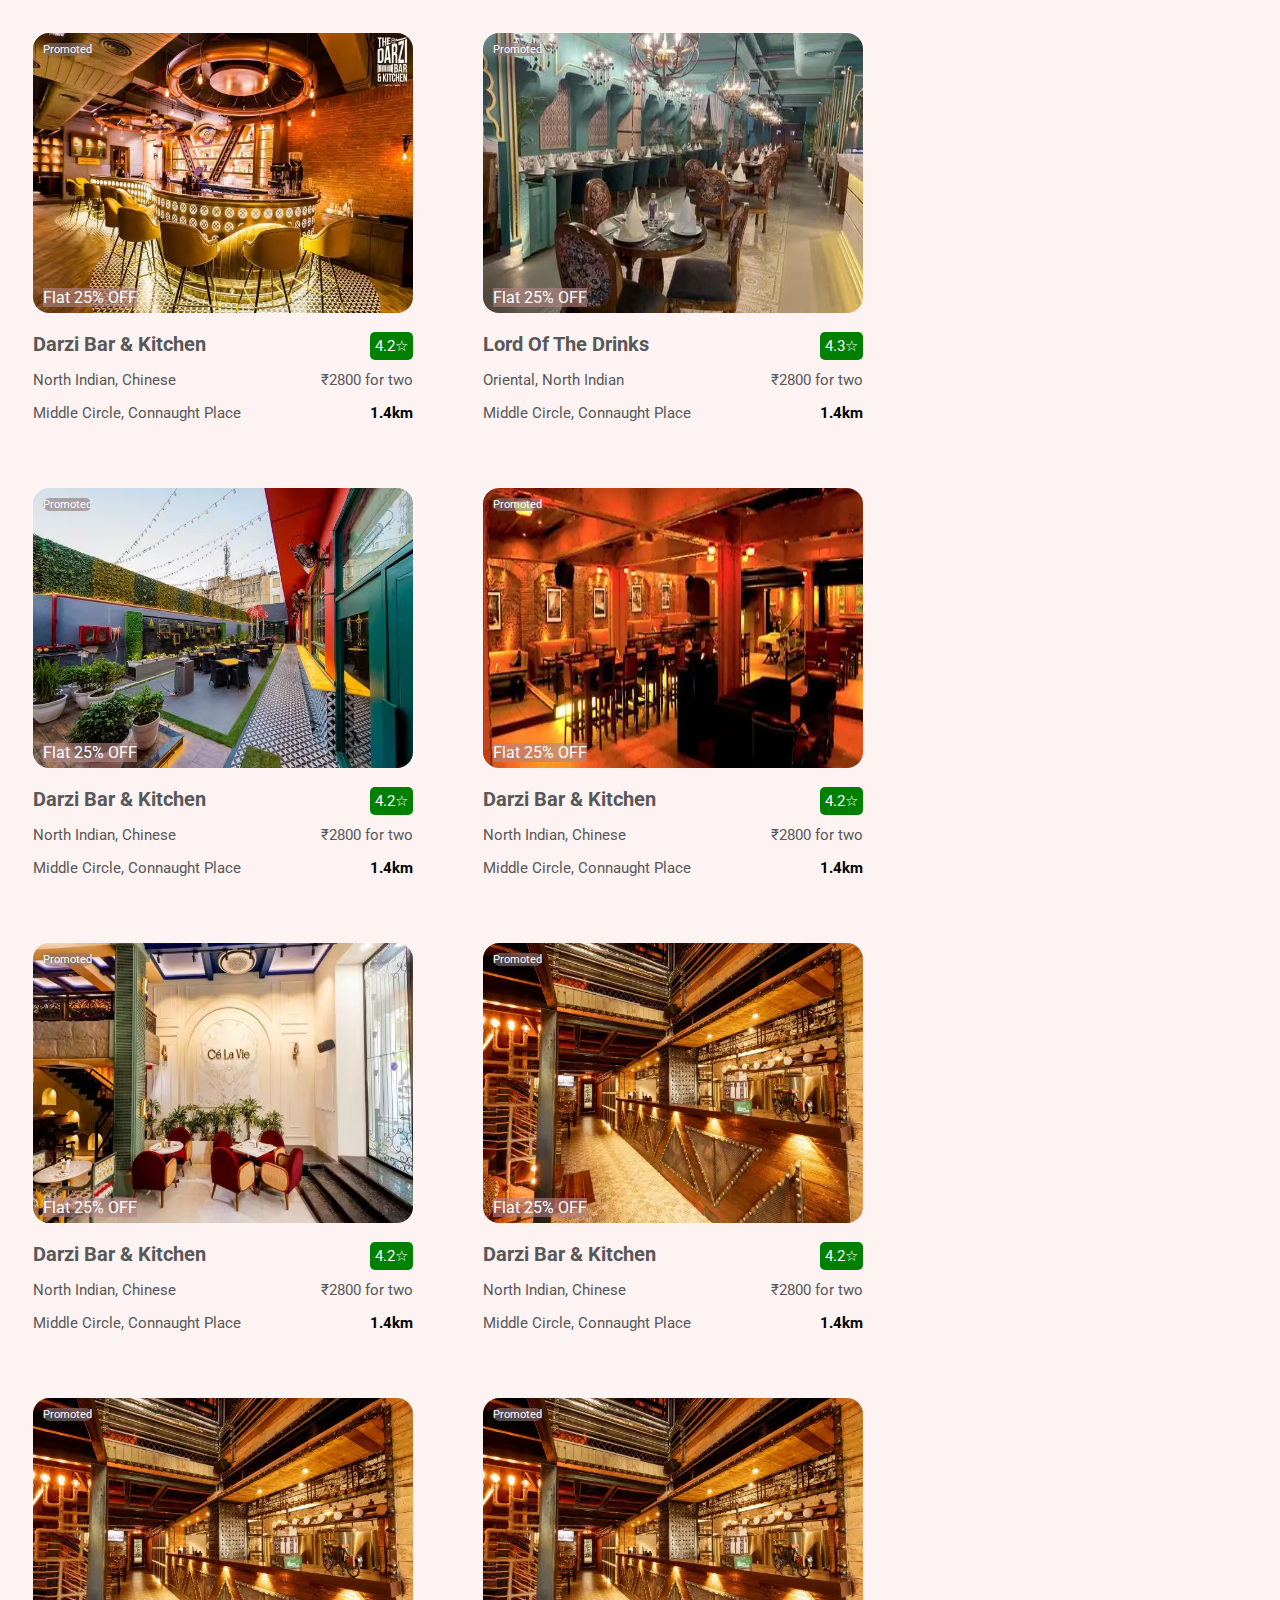
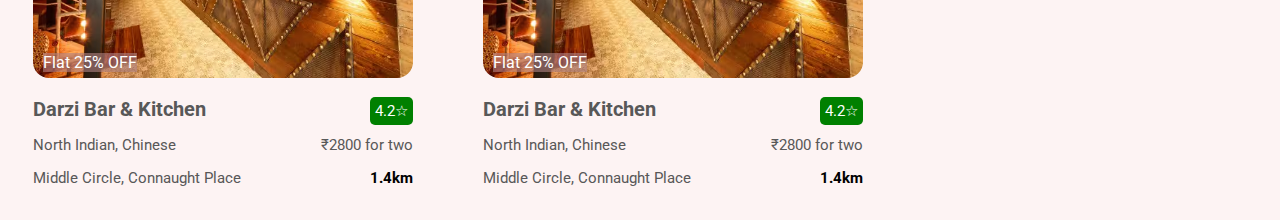
==== 08/zomato card/index.html @ b3eb5204 "card" ====
<!DOCTYPE html>
<html lang="en">
<head>
    <meta charset="UTF-8">
    <meta name="viewport" content="width=device-width, initial-scale=1.0">
    <title>Document</title>
    <link rel="stylesheet" href="style.css">
</head>
<body>
    <div class="container">
        <div class="img">
            <div class="promoted">Promoted</div>
            <img src="./Assests/darzi.avif" alt="Darzi" class="imga">

            <div class="offer">Flat 25% OFF</div>
        </div>
        <div class="resturant">
            <div class="name">Darzi Bar & Kitchen</div>
            <div class="rating">4.2&#x2606;</div>
        </div>
        <div class="dish">
            <div class="dish_name">North Indian, Chinese</div>
            <div class="price">&#8377;2800 for two</div>
        </div>
        <div class="res_address">
            <div class="address">
                Middle Circle, Connaught Place
            </div>
            <div class="distance">
                1.4km
            </div>
        </div>
    </div>
    <div class="container">
        <div class="img">
            <div class="promoted">Promoted</div>
            <img src="./Assests/drinks.avif" alt="Darzi" class="imga">

            <div class="offer">Flat 25% OFF</div>
        </div>
        <div class="resturant">
            <div class="name">Lord Of The Drinks</div>
            <div class="rating">4.3&#x2606;</div>
        </div>
        <div class="dish">
            <div class="dish_name">Oriental, North Indian</div>
            <div class="price">&#8377;2800 for two</div>
        </div>
        <div class="res_address">
            <div class="address">
                Middle Circle, Connaught Place
            </div>
            <div class="distance">
                1.4km
            </div>
        </div>
    </div>
    <div class="container">
        <div class="img">
            <div class="promoted">Promoted</div>
            <img src="./Assests/box.avif" alt="Darzi" class="imga">

            <div class="offer">Flat 25% OFF</div>
        </div>
        <div class="resturant">
            <div class="name">Darzi Bar & Kitchen</div>
            <div class="rating">4.2&#x2606;</div>
        </div>
        <div class="dish">
            <div class="dish_name">North Indian, Chinese</div>
            <div class="price">&#8377;2800 for two</div>
        </div>
        <div class="res_address">
            <div class="address">
                Middle Circle, Connaught Place
            </div>
            <div class="distance">
                1.4km
            </div>
        </div>
    </div>
    <div class="container">
        <div class="img">
            <div class="promoted">Promoted</div>
            <img src="./Assests/wareshouse.webp" alt="Darzi" class="imga">

            <div class="offer">Flat 25% OFF</div>
        </div>
        <div class="resturant">
            <div class="name">Darzi Bar & Kitchen</div>
            <div class="rating">4.2&#x2606;</div>
        </div>
        <div class="dish">
            <div class="dish_name">North Indian, Chinese</div>
            <div class="price">&#8377;2800 for two</div>
        </div>
        <div class="res_address">
            <div class="address">
                Middle Circle, Connaught Place
            </div>
            <div class="distance">
                1.4km
            </div>
        </div>
    </div>
    <div class="container">
        <div class="img">
            <div class="promoted">Promoted</div>
            <img src="./Assests/kitchen.avif" alt="Darzi" class="imga">

            <div class="offer">Flat 25% OFF</div>
        </div>
        <div class="resturant">
            <div class="name">Darzi Bar & Kitchen</div>
            <div class="rating">4.2&#x2606;</div>
        </div>
        <div class="dish">
            <div class="dish_name">North Indian, Chinese</div>
            <div class="price">&#8377;2800 for two</div>
        </div>
        <div class="res_address">
            <div class="address">
                Middle Circle, Connaught Place
            </div>
            <div class="distance">
                1.4km
            </div>
        </div>
    </div>
    <div class="container">
        <div class="img">
            <div class="promoted">Promoted</div>
            <img src="./Assests/beer.avif" alt="Darzi" class="imga">

            <div class="offer">Flat 25% OFF</div>
        </div>
        <div class="resturant">
            <div class="name">Darzi Bar & Kitchen</div>
            <div class="rating">4.2&#x2606;</div>
        </div>
        <div class="dish">
            <div class="dish_name">North Indian, Chinese</div>
            <div class="price">&#8377;2800 for two</div>
        </div>
        <div class="res_address">
            <div class="address">
                Middle Circle, Connaught Place
            </div>
            <div class="distance">
                1.4km
            </div>
        </div>
    </div>
    <div class="container">
        <div class="img">
            <div class="promoted">Promoted</div>
            <img src="./Assests/beer.avif" alt="Darzi" class="imga">

            <div class="offer">Flat 25% OFF</div>
        </div>
        <div class="resturant">
            <div class="name">Darzi Bar & Kitchen</div>
            <div class="rating">4.2&#x2606;</div>
        </div>
        <div class="dish">
            <div class="dish_name">North Indian, Chinese</div>
            <div class="price">&#8377;2800 for two</div>
        </div>
        <div class="res_address">
            <div class="address">
                Middle Circle, Connaught Place
            </div>
            <div class="distance">
                1.4km
            </div>
        </div>
    </div>
    <div class="container">
        <div class="img">
            <div class="promoted">Promoted</div>
            <img src="./Assests/beer.avif" alt="Darzi" class="imga">

            <div class="offer">Flat 25% OFF</div>
        </div>
        <div class="resturant">
            <div class="name">Darzi Bar & Kitchen</div>
            <div class="rating">4.2&#x2606;</div>
        </div>
        <div class="dish">
            <div class="dish_name">North Indian, Chinese</div>
            <div class="price">&#8377;2800 for two</div>
        </div>
        <div class="res_address">
            <div class="address">
                Middle Circle, Connaught Place
            </div>
            <div class="distance">
                1.4km
            </div>
        </div>
    </div>
</body>
</html>
---- 08/zomato card/style.css ----
@import url('https://fonts.googleapis.com/css2?family=Noto+Sans:ital,wght@0,100..900;1,100..900&family=Roboto:ital,wght@0,100;0,300;0,400;0,500;0,700;0,900;1,100;1,300;1,400;1,500;1,700;1,900&display=swap');
*{
    margin: 0;
}

body{
    background-color: rgb(253, 243, 243);
}

.container{ 
    cursor: pointer;
    border-radius: 1rem;
    padding: 1rem;
    display: inline-block;
    margin: 1rem;
    font-family: "Roboto", sans-serif;
    border: 1px solid rgb(253, 243, 243);
    
}

.container:hover{
    background-color: white;
    border-color: rgb(253, 243, 243);
    transition: all 1s ease-in-out;
}

.img{
    position: relative;
}
img{
    border-radius: 1rem;
}

.imga{
    height: 280px;
    width: 380px;
}

.promoted{
    position: absolute;
    background-color: rgba(135, 116, 116,0.6);
    color: white;
    top: 10px;
    left: 10px;
    font-size: 0.7rem;
    border-radius: 0.5rem;
}

.offer{
    position: absolute;
    bottom: 10px;
    left: 10px;
    background-color: rgba(177, 132, 132, 0.6);
    color: white;
}

.name{
    font-size: 20px;
    font-weight: bold;
}

.rating{
    float: right;
    background-color: green;
    color: white;
    border-radius: 5px;
    padding: 5px;
}

.name, .rating{
    display: inline-block;
}

.resturant, .dish, .res_address{
    margin-top: 15px;
    color: rgb(88, 88, 88);
    font-size: 15px;
}

.dish_name,.price{
    display: inline-block;
}

.price{
    float: right;
}


.address, .distance{
    display: inline-block;
}
.distance{
    float: right;
    font-weight: bold;
    color: black;
}
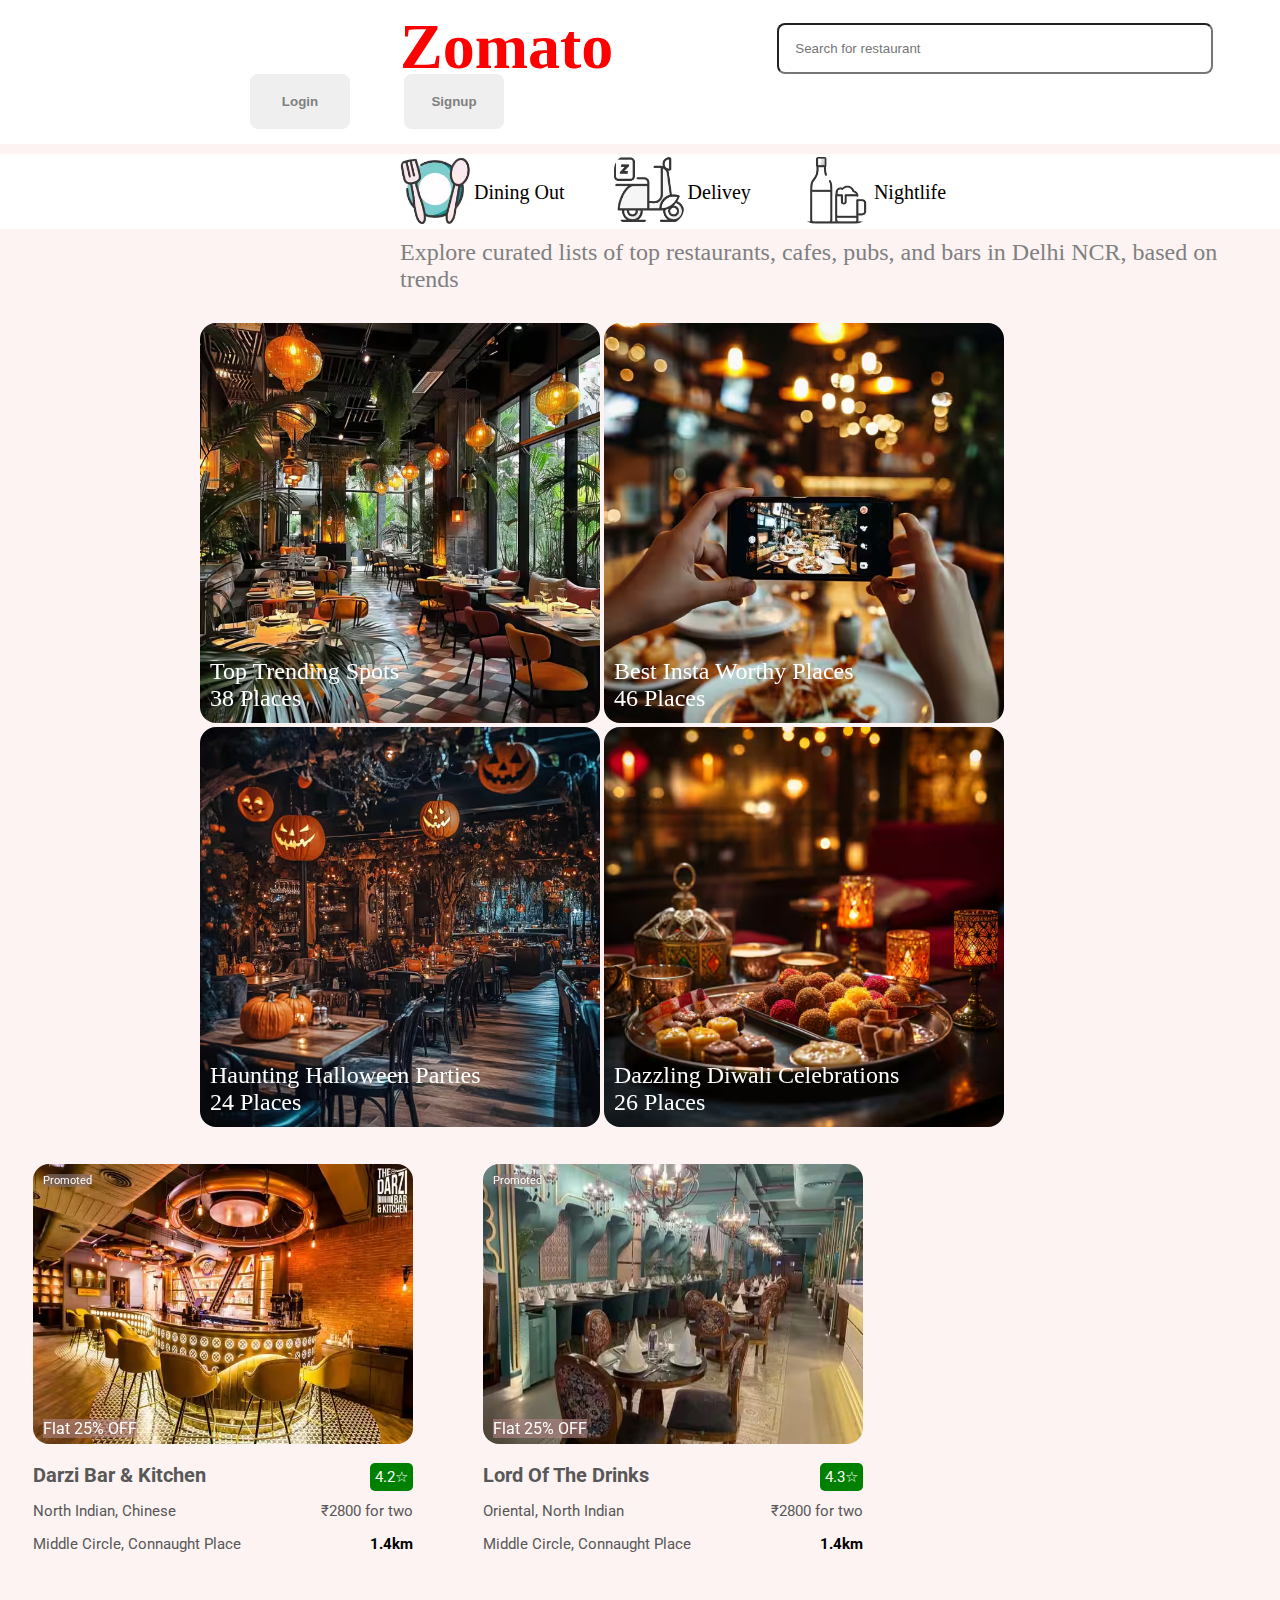
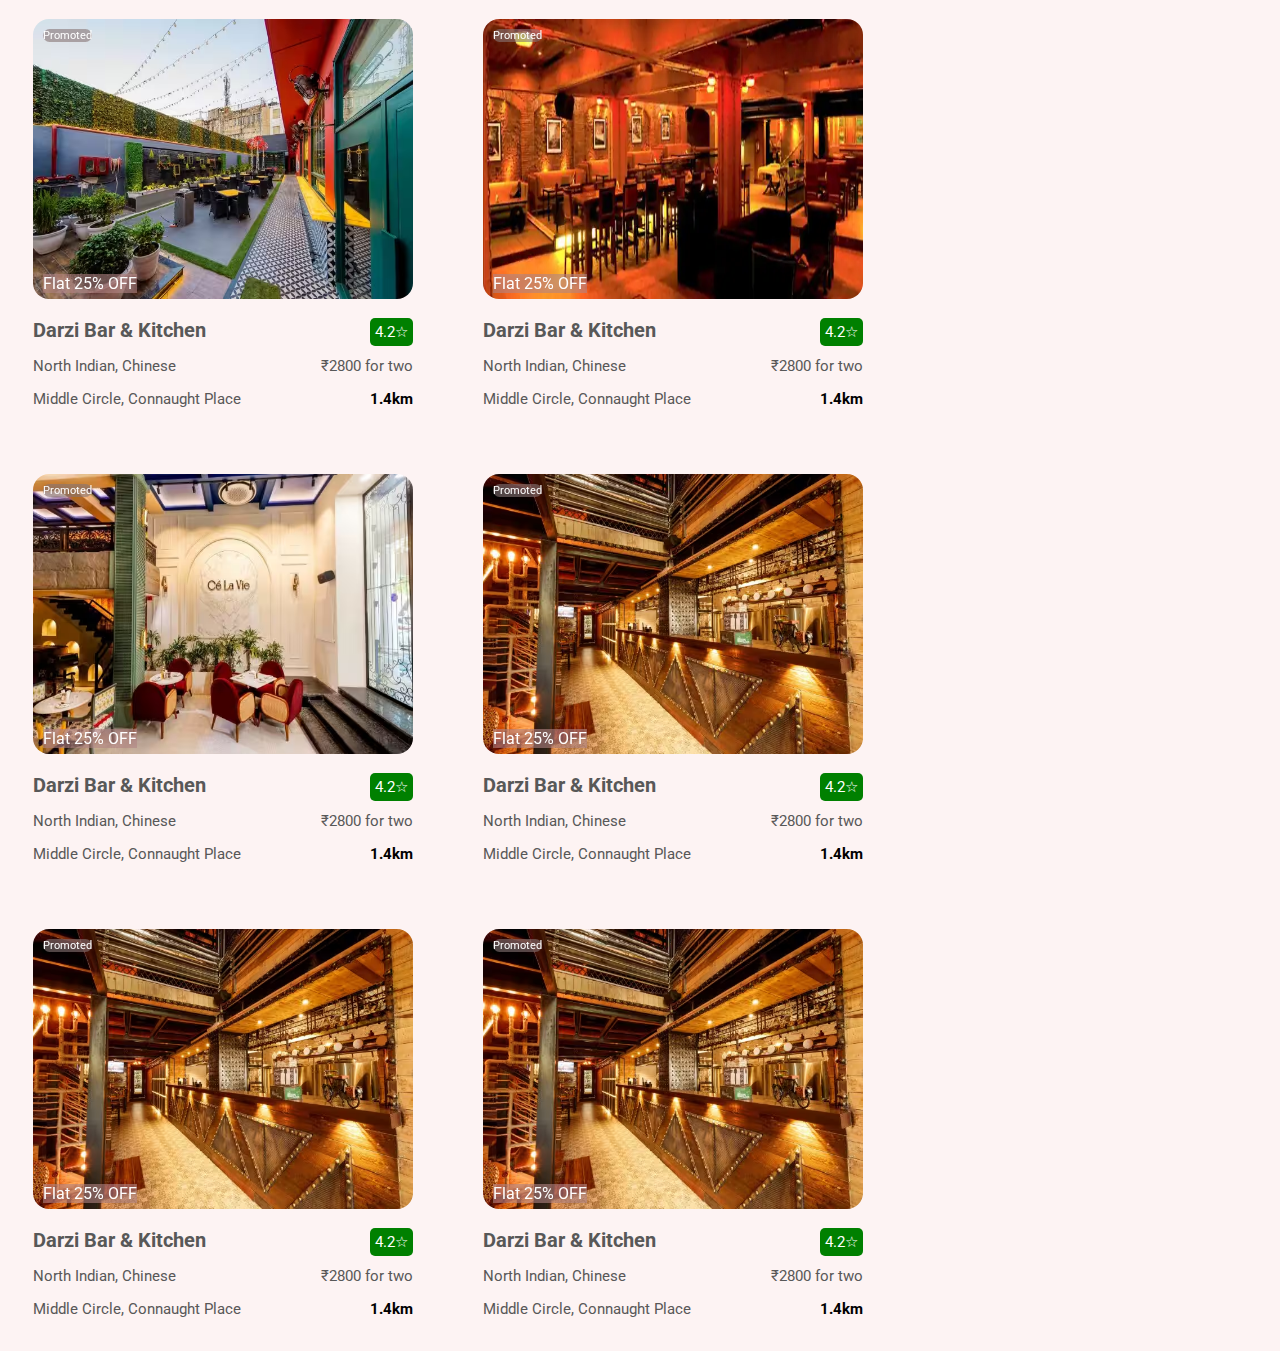
==== commit 85b074b3: "navbarToCard" ====
--- a/08/zomato card/index.html
+++ b/08/zomato card/index.html
@@ -7,197 +7,281 @@
     <link rel="stylesheet" href="style.css">
 </head>
 <body>
-    <div class="container">
-        <div class="img">
-            <div class="promoted">Promoted</div>
-            <img src="./Assests/darzi.avif" alt="Darzi" class="imga">
-
-            <div class="offer">Flat 25% OFF</div>
-        </div>
-        <div class="resturant">
-            <div class="name">Darzi Bar & Kitchen</div>
-            <div class="rating">4.2&#x2606;</div>
-        </div>
-        <div class="dish">
-            <div class="dish_name">North Indian, Chinese</div>
-            <div class="price">&#8377;2800 for two</div>
-        </div>
-        <div class="res_address">
-            <div class="address">
-                Middle Circle, Connaught Place
-            </div>
-            <div class="distance">
-                1.4km
-            </div>
-        </div>
-    </div>
-    <div class="container">
-        <div class="img">
-            <div class="promoted">Promoted</div>
-            <img src="./Assests/drinks.avif" alt="Darzi" class="imga">
-
-            <div class="offer">Flat 25% OFF</div>
-        </div>
-        <div class="resturant">
-            <div class="name">Lord Of The Drinks</div>
-            <div class="rating">4.3&#x2606;</div>
-        </div>
-        <div class="dish">
-            <div class="dish_name">Oriental, North Indian</div>
-            <div class="price">&#8377;2800 for two</div>
-        </div>
-        <div class="res_address">
-            <div class="address">
-                Middle Circle, Connaught Place
-            </div>
-            <div class="distance">
-                1.4km
-            </div>
-        </div>
-    </div>
-    <div class="container">
-        <div class="img">
-            <div class="promoted">Promoted</div>
-            <img src="./Assests/box.avif" alt="Darzi" class="imga">
-
-            <div class="offer">Flat 25% OFF</div>
-        </div>
-        <div class="resturant">
-            <div class="name">Darzi Bar & Kitchen</div>
-            <div class="rating">4.2&#x2606;</div>
-        </div>
-        <div class="dish">
-            <div class="dish_name">North Indian, Chinese</div>
-            <div class="price">&#8377;2800 for two</div>
-        </div>
-        <div class="res_address">
-            <div class="address">
-                Middle Circle, Connaught Place
-            </div>
-            <div class="distance">
-                1.4km
-            </div>
-        </div>
-    </div>
-    <div class="container">
-        <div class="img">
-            <div class="promoted">Promoted</div>
-            <img src="./Assests/wareshouse.webp" alt="Darzi" class="imga">
-
-            <div class="offer">Flat 25% OFF</div>
-        </div>
-        <div class="resturant">
-            <div class="name">Darzi Bar & Kitchen</div>
-            <div class="rating">4.2&#x2606;</div>
-        </div>
-        <div class="dish">
-            <div class="dish_name">North Indian, Chinese</div>
-            <div class="price">&#8377;2800 for two</div>
-        </div>
-        <div class="res_address">
-            <div class="address">
-                Middle Circle, Connaught Place
-            </div>
-            <div class="distance">
-                1.4km
-            </div>
-        </div>
-    </div>
-    <div class="container">
-        <div class="img">
-            <div class="promoted">Promoted</div>
-            <img src="./Assests/kitchen.avif" alt="Darzi" class="imga">
-
-            <div class="offer">Flat 25% OFF</div>
-        </div>
-        <div class="resturant">
-            <div class="name">Darzi Bar & Kitchen</div>
-            <div class="rating">4.2&#x2606;</div>
-        </div>
-        <div class="dish">
-            <div class="dish_name">North Indian, Chinese</div>
-            <div class="price">&#8377;2800 for two</div>
-        </div>
-        <div class="res_address">
-            <div class="address">
-                Middle Circle, Connaught Place
-            </div>
-            <div class="distance">
-                1.4km
-            </div>
-        </div>
-    </div>
-    <div class="container">
-        <div class="img">
-            <div class="promoted">Promoted</div>
-            <img src="./Assests/beer.avif" alt="Darzi" class="imga">
-
-            <div class="offer">Flat 25% OFF</div>
-        </div>
-        <div class="resturant">
-            <div class="name">Darzi Bar & Kitchen</div>
-            <div class="rating">4.2&#x2606;</div>
-        </div>
-        <div class="dish">
-            <div class="dish_name">North Indian, Chinese</div>
-            <div class="price">&#8377;2800 for two</div>
-        </div>
-        <div class="res_address">
-            <div class="address">
-                Middle Circle, Connaught Place
-            </div>
-            <div class="distance">
-                1.4km
-            </div>
-        </div>
-    </div>
-    <div class="container">
-        <div class="img">
-            <div class="promoted">Promoted</div>
-            <img src="./Assests/beer.avif" alt="Darzi" class="imga">
-
-            <div class="offer">Flat 25% OFF</div>
-        </div>
-        <div class="resturant">
-            <div class="name">Darzi Bar & Kitchen</div>
-            <div class="rating">4.2&#x2606;</div>
-        </div>
-        <div class="dish">
-            <div class="dish_name">North Indian, Chinese</div>
-            <div class="price">&#8377;2800 for two</div>
-        </div>
-        <div class="res_address">
-            <div class="address">
-                Middle Circle, Connaught Place
-            </div>
-            <div class="distance">
-                1.4km
-            </div>
-        </div>
-    </div>
-    <div class="container">
-        <div class="img">
-            <div class="promoted">Promoted</div>
-            <img src="./Assests/beer.avif" alt="Darzi" class="imga">
-
-            <div class="offer">Flat 25% OFF</div>
-        </div>
-        <div class="resturant">
-            <div class="name">Darzi Bar & Kitchen</div>
-            <div class="rating">4.2&#x2606;</div>
-        </div>
-        <div class="dish">
-            <div class="dish_name">North Indian, Chinese</div>
-            <div class="price">&#8377;2800 for two</div>
-        </div>
-        <div class="res_address">
-            <div class="address">
-                Middle Circle, Connaught Place
-            </div>
-            <div class="distance">
-                1.4km
-            </div>
-        </div>
-    </div>
+
+    <header>
+        <div class="first">
+            <div class="logo nav">
+                <h1>Zomato</h1>
+            </div>
+            <div class="searchbar nav">
+                <input type="text" placeholder="Search for restaurant" class="search">
+            </div>
+            <div class="btns nav">
+                <button class="btn">Login</button>
+                <button class="btn">Signup</button>
+            </div>
+        </div>
+        <div class="second">
+            <div class="dining_out nav">
+                <div class="dish_img nav png">
+                    <img src="./Assests/30fa0a844f3ba82073e5f78c65c18b371616149662.avif" alt="">
+                </div>
+                <p class="nav png_txt">Dining Out</p>
+            </div>
+            <div class="delivery nav">
+                <div class="delivery_img nav png">
+                    <img src="./Assests/246bbd71fbba420d5996452be3024d351616150055.webp" alt="">
+
+                </div>
+                <p class="nav png_txt">Delivey</p>
+            </div>
+            <div class="nightlife nav">
+                <div class="nightlife_img nav png">
+                    <img src="./Assests/01040767e4943c398e38e3592bb1ba8a1616150142.webp" alt="">
+                </div>
+                <p class="nav png_txt">Nightlife</p>
+            </div>
+        </div>
+
+        <div class="collections">
+
+            <div class="collections_para">Explore curated lists of top restaurants, cafes, pubs, and bars in Delhi NCR, based on trends</div>
+
+            <div class="collections_imgs">
+                <div class="collections_img">
+                    <img src="./Assests/dining.avif" alt="">
+
+                    <div class="positions">
+                        <p>Top Trending Spots</p>
+                        <p>38 Places</p>
+
+                    </div>
+                </div>
+                <div class="collections_img">
+                    <img src="./Assests/second.avif" alt="">
+
+                    <div class="positions">
+                        <p>Best Insta Worthy Places</p>
+                        <p>46 Places</p>
+
+                    </div>
+                </div>
+                <div class="collections_img">
+                    <img src="./Assests/third.avif" alt="">
+
+                    <div class="positions">
+                        <p>Haunting Halloween Parties</p>
+                        <p>24 Places</p>
+
+                    </div>
+                </div>
+                <div class="collections_img">
+                    <img src="./Assests/fourth.avif" alt="">
+
+                    <div class="positions">
+                        <p>Dazzling Diwali Celebrations</p>
+                        <p>26 Places</p>
+
+                    </div>
+                </div>
+            </div>
+        </div>
+    </header>
+
+    <main>
+
+        <div class="container">
+            <div class="img">
+                <div class="promoted">Promoted</div>
+                <img src="./Assests/darzi.avif" alt="Darzi" class="imga">
+    
+                <div class="offer">Flat 25% OFF</div>
+            </div>
+            <div class="resturant">
+                <div class="name">Darzi Bar & Kitchen</div>
+                <div class="rating">4.2&#x2606;</div>
+            </div>
+            <div class="dish">
+                <div class="dish_name">North Indian, Chinese</div>
+                <div class="price">&#8377;2800 for two</div>
+            </div>
+            <div class="res_address">
+                <div class="address">
+                    Middle Circle, Connaught Place
+                </div>
+                <div class="distance">
+                    1.4km
+                </div>
+            </div>
+        </div>
+        <div class="container">
+            <div class="img">
+                <div class="promoted">Promoted</div>
+                <img src="./Assests/drinks.avif" alt="Darzi" class="imga">
+    
+                <div class="offer">Flat 25% OFF</div>
+            </div>
+            <div class="resturant">
+                <div class="name">Lord Of The Drinks</div>
+                <div class="rating">4.3&#x2606;</div>
+            </div>
+            <div class="dish">
+                <div class="dish_name">Oriental, North Indian</div>
+                <div class="price">&#8377;2800 for two</div>
+            </div>
+            <div class="res_address">
+                <div class="address">
+                    Middle Circle, Connaught Place
+                </div>
+                <div class="distance">
+                    1.4km
+                </div>
+            </div>
+        </div>
+        <div class="container">
+            <div class="img">
+                <div class="promoted">Promoted</div>
+                <img src="./Assests/box.avif" alt="Darzi" class="imga">
+    
+                <div class="offer">Flat 25% OFF</div>
+            </div>
+            <div class="resturant">
+                <div class="name">Darzi Bar & Kitchen</div>
+                <div class="rating">4.2&#x2606;</div>
+            </div>
+            <div class="dish">
+                <div class="dish_name">North Indian, Chinese</div>
+                <div class="price">&#8377;2800 for two</div>
+            </div>
+            <div class="res_address">
+                <div class="address">
+                    Middle Circle, Connaught Place
+                </div>
+                <div class="distance">
+                    1.4km
+                </div>
+            </div>
+        </div>
+        <div class="container">
+            <div class="img">
+                <div class="promoted">Promoted</div>
+                <img src="./Assests/wareshouse.webp" alt="Darzi" class="imga">
+    
+                <div class="offer">Flat 25% OFF</div>
+            </div>
+            <div class="resturant">
+                <div class="name">Darzi Bar & Kitchen</div>
+                <div class="rating">4.2&#x2606;</div>
+            </div>
+            <div class="dish">
+                <div class="dish_name">North Indian, Chinese</div>
+                <div class="price">&#8377;2800 for two</div>
+            </div>
+            <div class="res_address">
+                <div class="address">
+                    Middle Circle, Connaught Place
+                </div>
+                <div class="distance">
+                    1.4km
+                </div>
+            </div>
+        </div>
+        <div class="container">
+            <div class="img">
+                <div class="promoted">Promoted</div>
+                <img src="./Assests/kitchen.avif" alt="Darzi" class="imga">
+    
+                <div class="offer">Flat 25% OFF</div>
+            </div>
+            <div class="resturant">
+                <div class="name">Darzi Bar & Kitchen</div>
+                <div class="rating">4.2&#x2606;</div>
+            </div>
+            <div class="dish">
+                <div class="dish_name">North Indian, Chinese</div>
+                <div class="price">&#8377;2800 for two</div>
+            </div>
+            <div class="res_address">
+                <div class="address">
+                    Middle Circle, Connaught Place
+                </div>
+                <div class="distance">
+                    1.4km
+                </div>
+            </div>
+        </div>
+        <div class="container">
+            <div class="img">
+                <div class="promoted">Promoted</div>
+                <img src="./Assests/beer.avif" alt="Darzi" class="imga">
+    
+                <div class="offer">Flat 25% OFF</div>
+            </div>
+            <div class="resturant">
+                <div class="name">Darzi Bar & Kitchen</div>
+                <div class="rating">4.2&#x2606;</div>
+            </div>
+            <div class="dish">
+                <div class="dish_name">North Indian, Chinese</div>
+                <div class="price">&#8377;2800 for two</div>
+            </div>
+            <div class="res_address">
+                <div class="address">
+                    Middle Circle, Connaught Place
+                </div>
+                <div class="distance">
+                    1.4km
+                </div>
+            </div>
+        </div>
+        <div class="container">
+            <div class="img">
+                <div class="promoted">Promoted</div>
+                <img src="./Assests/beer.avif" alt="Darzi" class="imga">
+    
+                <div class="offer">Flat 25% OFF</div>
+            </div>
+            <div class="resturant">
+                <div class="name">Darzi Bar & Kitchen</div>
+                <div class="rating">4.2&#x2606;</div>
+            </div>
+            <div class="dish">
+                <div class="dish_name">North Indian, Chinese</div>
+                <div class="price">&#8377;2800 for two</div>
+            </div>
+            <div class="res_address">
+                <div class="address">
+                    Middle Circle, Connaught Place
+                </div>
+                <div class="distance">
+                    1.4km
+                </div>
+            </div>
+        </div>
+        <div class="container">
+            <div class="img">
+                <div class="promoted">Promoted</div>
+                <img src="./Assests/beer.avif" alt="Darzi" class="imga">
+    
+                <div class="offer">Flat 25% OFF</div>
+            </div>
+            <div class="resturant">
+                <div class="name">Darzi Bar & Kitchen</div>
+                <div class="rating">4.2&#x2606;</div>
+            </div>
+            <div class="dish">
+                <div class="dish_name">North Indian, Chinese</div>
+                <div class="price">&#8377;2800 for two</div>
+            </div>
+            <div class="res_address">
+                <div class="address">
+                    Middle Circle, Connaught Place
+                </div>
+                <div class="distance">
+                    1.4km
+                </div>
+            </div>
+        </div>
+    </main>
 </body>
-</html>+</html> --- a/08/zomato card/style.css
+++ b/08/zomato card/style.css
@@ -7,6 +7,108 @@
     background-color: rgb(253, 243, 243);
 }
 
+.first{
+    background-color: white;
+}
+
+.logo{
+    margin-left: 400px;
+    font-size: 2rem;
+    color: red;
+    position: relative;
+    margin-top: 10px;
+}
+
+
+.search{
+    margin-left: 10rem;
+    padding: 1rem;
+    width: 400px;
+    position: relative;
+    border-radius: 0.5rem;
+    bottom: 15px;
+}
+
+.btns{
+    margin-left: 200px;
+    position: relative;
+    bottom: 15px;
+}
+
+.btn{
+    margin-left: 50px;
+    padding: 20px;
+    width: 100px;
+    border-radius: 0.5rem;
+    color: gray;
+    font-weight: bold;
+    border: none;
+    cursor: pointer;
+}
+
+.nav{
+    display: inline-block;
+}
+
+.second{
+    background-color: white;
+    margin-top: 10px;
+    margin-bottom: 10px;
+    position: sticky;
+    top: 0;
+}
+
+.dining_out{
+    margin-left: 400px;
+}
+
+.png img{
+    width: 70px;
+}
+
+.png_txt{
+    position: relative;
+    bottom: 25px;
+    font-size: 20px;
+    
+}
+
+.delivery{
+    margin-left: 45px;
+}
+
+.nightlife{
+    margin-left: 45px;
+}
+
+.collections_para{
+    margin-left: 400px;
+    font-size: 1.5rem;
+    color: gray;
+}
+
+.collections_imgs{
+    margin-left: 200px;
+    margin-top: 30px;
+}
+
+.collections_img{
+    position: relative;
+    display: inline-block;
+}
+.collections_img img{
+    height: 400px;
+
+}
+
+.positions{
+    position: absolute;
+    bottom: 15px;
+    color: white;
+    
+    font-size: 1.5rem;
+    left: 10px;
+}
 .container{ 
     cursor: pointer;
     border-radius: 1rem;
@@ -27,6 +129,7 @@
 .img{
     position: relative;
 }
+
 img{
     border-radius: 1rem;
 }
